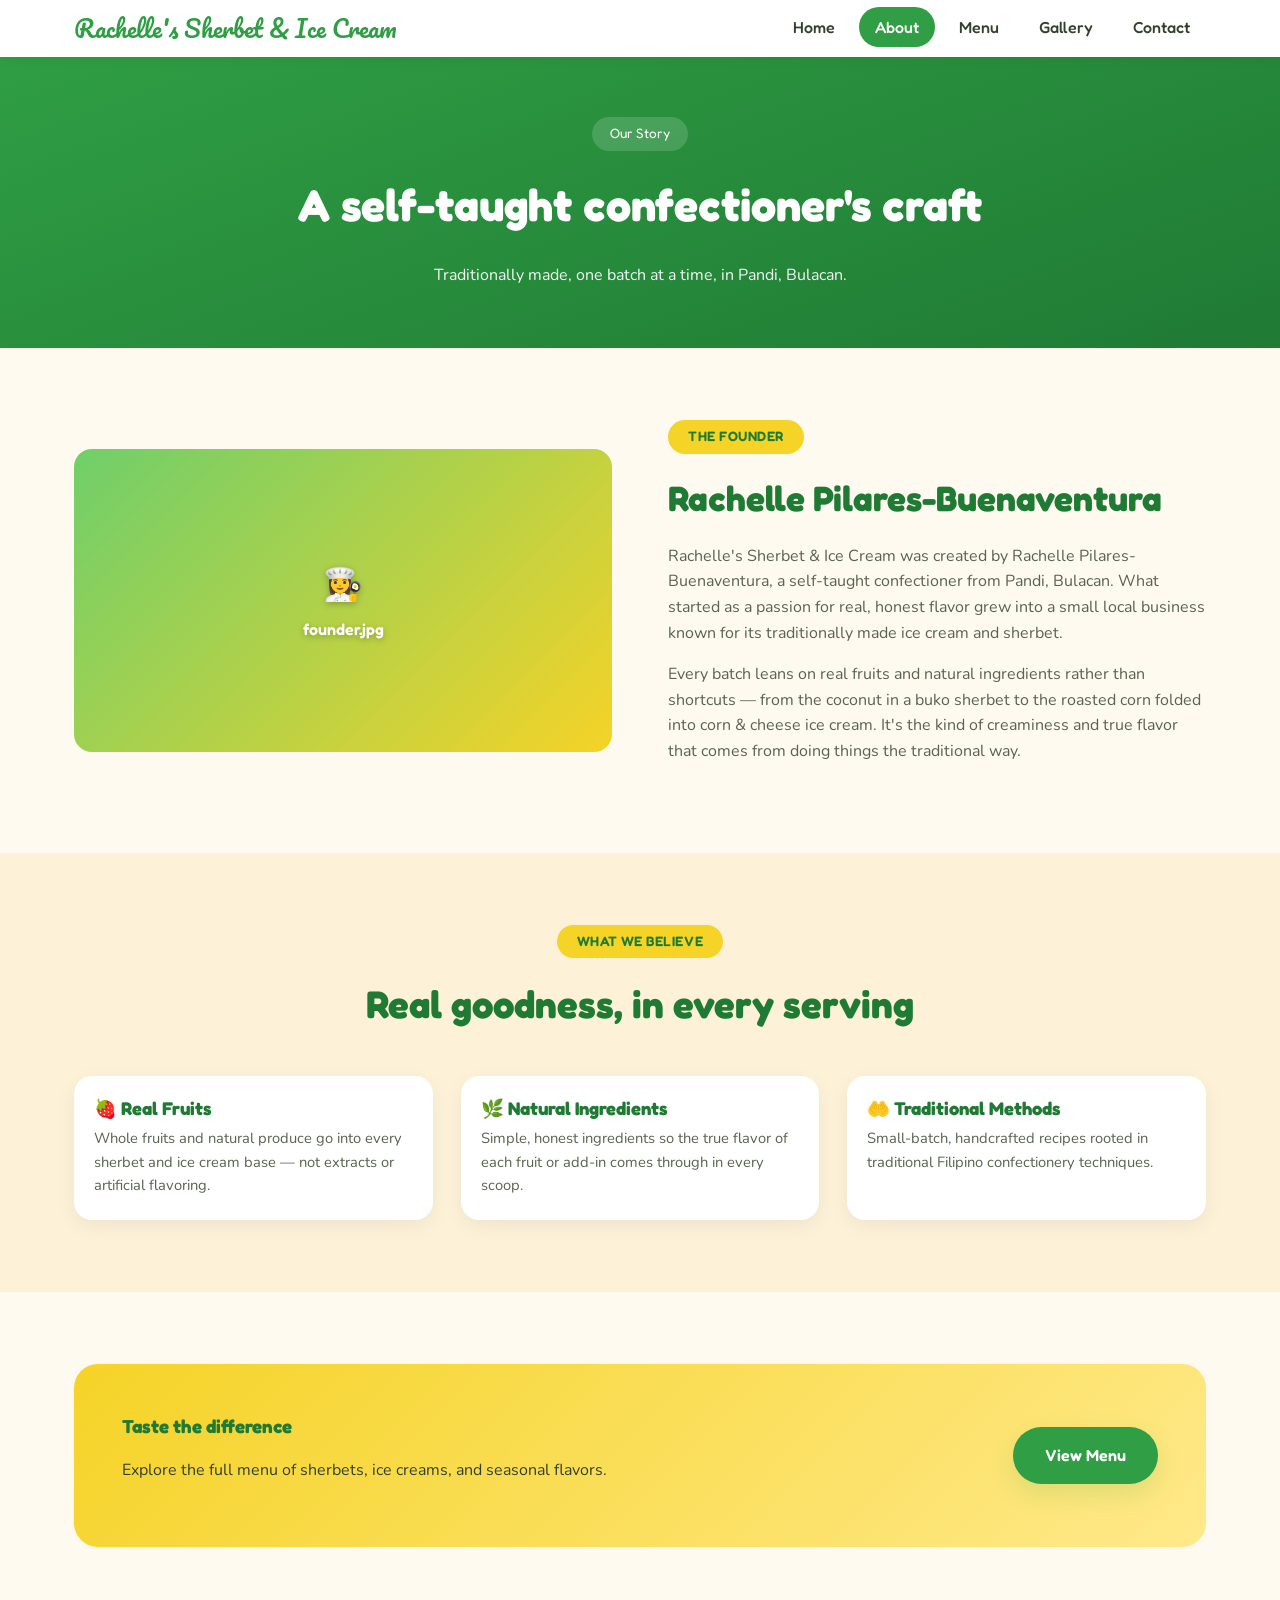
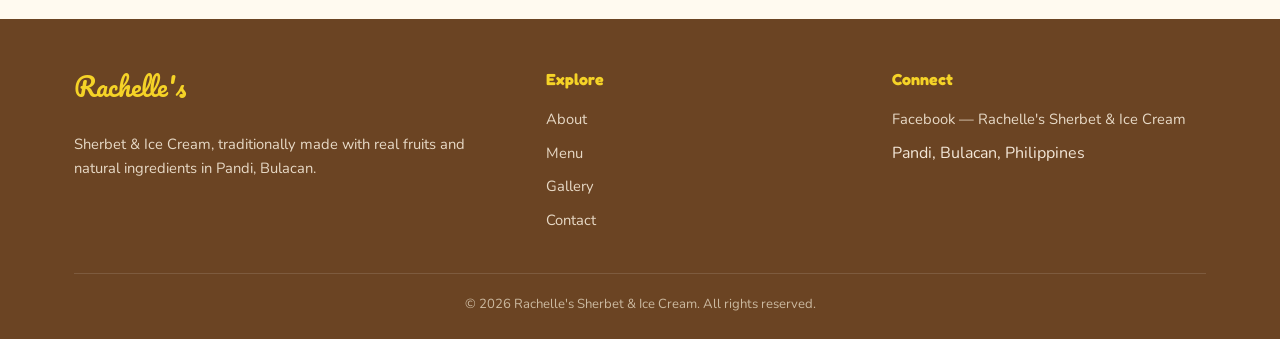
==== about.html @ 24276dc7 "Initial commit" ====
<!DOCTYPE html>
<html lang="en">
<head>
<meta charset="UTF-8">
<meta name="viewport" content="width=device-width, initial-scale=1.0">
<title>About — Rachelle's Sherbet & Ice Cream</title>
<meta name="description" content="Meet Rachelle Pilares-Buenaventura, the self-taught confectioner behind Rachelle's Sherbet & Ice Cream in Pandi, Bulacan.">
<link rel="preconnect" href="https://fonts.googleapis.com">
<link href="https://fonts.googleapis.com/css2?family=Fredoka:wght@400;500;600;700&family=Pacifico&family=Nunito:wght@400;600;700&display=swap" rel="stylesheet">
<link rel="stylesheet" href="css/styles.css">
</head>
<body>

<header class="site-header">
  <nav class="nav container">
    <a href="index.html" class="brand">Rachelle's Sherbet &amp; Ice Cream</a>
    <button class="nav__toggle" aria-label="Toggle navigation">
      <span></span><span></span><span></span>
    </button>
    <ul class="nav__links">
      <li><a href="index.html">Home</a></li>
      <li><a href="about.html">About</a></li>
      <li><a href="menu.html">Menu</a></li>
      <li><a href="gallery.html">Gallery</a></li>
      <li><a href="contact.html">Contact</a></li>
    </ul>
  </nav>
</header>

<section class="page-hero">
  <div class="container">
    <span class="hero__tag">Our Story</span>
    <h1>A self-taught confectioner's craft</h1>
    <p>Traditionally made, one batch at a time, in Pandi, Bulacan.</p>
  </div>
</section>

<section class="section">
  <div class="container split">
    <div class="split__media">
      <!-- Replace with: assets/images/founder.jpg -->
      <div class="placeholder placeholder--wide">
        <div>
          <span class="placeholder__icon">👩‍🍳</span>
          founder.jpg
        </div>
      </div>
    </div>
    <div>
      <span class="eyebrow">The Founder</span>
      <h2>Rachelle Pilares-Buenaventura</h2>
      <p>Rachelle's Sherbet &amp; Ice Cream was created by Rachelle Pilares-Buenaventura, a self-taught confectioner from Pandi, Bulacan. What started as a passion for real, honest flavor grew into a small local business known for its traditionally made ice cream and sherbet.</p>
      <p>Every batch leans on real fruits and natural ingredients rather than shortcuts — from the coconut in a buko sherbet to the roasted corn folded into corn &amp; cheese ice cream. It's the kind of creaminess and true flavor that comes from doing things the traditional way.</p>
    </div>
  </div>
</section>

<section class="section section--alt">
  <div class="container">
    <div class="section-head">
      <span class="eyebrow">What We Believe</span>
      <h2>Real goodness, in every serving</h2>
    </div>
    <div class="grid grid--3">
      <article class="card">
        <div class="card__body">
          <h3>🍓 Real Fruits</h3>
          <p>Whole fruits and natural produce go into every sherbet and ice cream base — not extracts or artificial flavoring.</p>
        </div>
      </article>
      <article class="card">
        <div class="card__body">
          <h3>🌿 Natural Ingredients</h3>
          <p>Simple, honest ingredients so the true flavor of each fruit or add-in comes through in every scoop.</p>
        </div>
      </article>
      <article class="card">
        <div class="card__body">
          <h3>🤲 Traditional Methods</h3>
          <p>Small-batch, handcrafted recipes rooted in traditional Filipino confectionery techniques.</p>
        </div>
      </article>
    </div>
  </div>
</section>

<section class="section">
  <div class="container">
    <div class="social-cta">
      <div>
        <h3>Taste the difference</h3>
        <p>Explore the full menu of sherbets, ice creams, and seasonal flavors.</p>
      </div>
      <a href="menu.html" class="btn btn--primary">View Menu</a>
    </div>
  </div>
</section>

<footer class="site-footer">
  <div class="container">
    <div class="footer-grid">
      <div>
        <span class="footer-brand">Rachelle's</span>
        <p>Sherbet &amp; Ice Cream, traditionally made with real fruits and natural ingredients in Pandi, Bulacan.</p>
      </div>
      <div>
        <h4>Explore</h4>
        <ul>
          <li><a href="about.html">About</a></li>
          <li><a href="menu.html">Menu</a></li>
          <li><a href="gallery.html">Gallery</a></li>
          <li><a href="contact.html">Contact</a></li>
        </ul>
      </div>
      <div>
        <h4>Connect</h4>
        <ul>
          <li><a href="#">Facebook — Rachelle's Sherbet &amp; Ice Cream</a></li>
          <li>Pandi, Bulacan, Philippines</li>
        </ul>
      </div>
    </div>
    <div class="footer-bottom">
      &copy; 2026 Rachelle's Sherbet &amp; Ice Cream. All rights reserved.
    </div>
  </div>
</footer>

<script src="js/main.js"></script>
</body>
</html>
---- css/styles.css ----
/* ============================
   Rachelle's Sherbet & Ice Cream
   ============================ */

:root {
  --green: #2f9e44;
  --green-dark: #1f7a34;
  --green-light: #6fcf6a;
  --yellow: #f5d327;
  --yellow-dark: #e0b800;
  --cream: #fffaf0;
  --cream-dark: #fdf2d8;
  --brown: #6b4423;
  --text: #33402f;
  --text-light: #5a6350;
  --white: #ffffff;
  --shadow: 0 10px 25px rgba(47, 158, 68, 0.15);
  --radius: 18px;
  --font-heading: "Fredoka", "Segoe UI", sans-serif;
  --font-script: "Pacifico", cursive;
  --font-body: "Nunito", "Segoe UI", sans-serif;
}

* {
  box-sizing: border-box;
}

html {
  scroll-behavior: smooth;
}

body {
  margin: 0;
  font-family: var(--font-body);
  color: var(--text);
  background: var(--cream);
  line-height: 1.6;
}

img {
  max-width: 100%;
  display: block;
}

a {
  color: inherit;
  text-decoration: none;
}

ul {
  list-style: none;
  margin: 0;
  padding: 0;
}

h1, h2, h3, h4 {
  font-family: var(--font-heading);
  color: var(--green-dark);
  margin: 0 0 0.5em;
}

.container {
  width: 100%;
  max-width: 1180px;
  margin: 0 auto;
  padding: 0 24px;
}

.section {
  padding: 72px 0;
}

.section--tight {
  padding: 48px 0;
}

.section--alt {
  background: var(--cream-dark);
}

.eyebrow {
  display: inline-block;
  font-family: var(--font-heading);
  font-weight: 600;
  color: var(--green-dark);
  background: var(--yellow);
  padding: 6px 20px;
  border-radius: 999px;
  font-size: 0.85rem;
  letter-spacing: 0.04em;
  text-transform: uppercase;
  margin-bottom: 16px;
}

.section-head {
  text-align: center;
  max-width: 640px;
  margin: 0 auto 40px;
}

.section-head h2 {
  font-size: clamp(1.8rem, 3vw, 2.4rem);
}

.section-head p {
  color: var(--text-light);
}

/* ---------- Buttons ---------- */
.btn {
  display: inline-block;
  font-family: var(--font-heading);
  font-weight: 600;
  padding: 14px 30px;
  border-radius: 999px;
  border: 2px solid transparent;
  cursor: pointer;
  transition: transform 0.15s ease, box-shadow 0.15s ease;
  font-size: 1rem;
}

.btn:hover {
  transform: translateY(-2px);
}

.btn--primary {
  background: var(--green);
  color: var(--white);
  box-shadow: var(--shadow);
}

.btn--primary:hover {
  background: var(--green-dark);
}

.btn--secondary {
  background: var(--yellow);
  color: var(--brown);
}

.btn--secondary:hover {
  background: var(--yellow-dark);
}

.btn--outline {
  background: transparent;
  border-color: var(--white);
  color: var(--white);
}

.btn--outline:hover {
  background: var(--white);
  color: var(--green-dark);
}

/* ---------- Header ---------- */
.site-header {
  position: sticky;
  top: 0;
  z-index: 100;
  background: var(--white);
  box-shadow: 0 2px 12px rgba(0, 0, 0, 0.06);
}

.nav {
  display: flex;
  align-items: center;
  justify-content: space-between;
  gap: 16px;
  padding: 14px 24px;
}

.brand {
  display: block;
  min-width: 0;
  overflow: hidden;
  text-overflow: ellipsis;
  font-family: var(--font-script);
  font-size: clamp(0.95rem, 2.6vw, 1.5rem);
  line-height: 1.2;
  color: var(--green);
  white-space: nowrap;
}

.nav__links {
  display: flex;
  gap: 8px;
  align-items: center;
}

.nav__links a {
  font-family: var(--font-heading);
  font-weight: 500;
  padding: 10px 16px;
  border-radius: 999px;
  color: var(--text);
  transition: background 0.15s ease, color 0.15s ease;
}

.nav__links a:hover {
  background: var(--cream-dark);
  color: var(--green-dark);
}

.nav__links a.active {
  background: var(--green);
  color: var(--white);
}

.nav__toggle {
  display: none;
  flex-direction: column;
  gap: 5px;
  background: none;
  border: none;
  cursor: pointer;
  padding: 8px;
}

.nav__toggle span {
  width: 26px;
  height: 3px;
  background: var(--green-dark);
  border-radius: 2px;
}

/* ---------- Hero ---------- */
.hero {
  background: linear-gradient(160deg, var(--green) 0%, var(--green-dark) 100%);
  color: var(--white);
  padding: 90px 0 100px;
  position: relative;
  overflow: hidden;
}

.hero::after {
  content: "";
  position: absolute;
  right: -80px;
  bottom: -80px;
  width: 320px;
  height: 320px;
  background: var(--yellow);
  opacity: 0.15;
  border-radius: 50%;
}

.hero .container {
  position: relative;
  display: grid;
  grid-template-columns: 1.1fr 0.9fr;
  gap: 48px;
  align-items: center;
}

.hero__tag {
  font-family: var(--font-heading);
  background: rgba(255, 255, 255, 0.15);
  display: inline-block;
  padding: 6px 18px;
  border-radius: 999px;
  font-size: 0.85rem;
  margin-bottom: 18px;
}

.hero h1 {
  color: var(--white);
  font-size: clamp(2.4rem, 5vw, 3.4rem);
  line-height: 1.1;
}

.hero h1 span {
  font-family: var(--font-script);
  color: var(--yellow);
  display: block;
  font-size: 1.15em;
}

.hero p.lede {
  font-style: italic;
  font-size: 1.15rem;
  max-width: 480px;
  opacity: 0.95;
  margin-bottom: 28px;
}

.hero__cta {
  display: flex;
  gap: 16px;
  flex-wrap: wrap;
}

.hero__logo-card {
  background: var(--white);
  border-radius: 28px;
  box-shadow: 0 20px 45px rgba(0, 0, 0, 0.2);
  padding: 40px;
  display: flex;
  align-items: center;
  justify-content: center;
}

.hero__logo-card img {
  width: 100%;
  max-width: 340px;
}

/* ---------- Image placeholders ---------- */
.placeholder {
  background: linear-gradient(135deg, var(--green-light), var(--yellow));
  border-radius: var(--radius);
  display: flex;
  align-items: center;
  justify-content: center;
  color: var(--white);
  font-family: var(--font-heading);
  font-weight: 600;
  text-align: center;
  text-shadow: 0 2px 6px rgba(0, 0, 0, 0.25);
  padding: 16px;
  min-height: 160px;
}

.placeholder__icon {
  font-size: 2rem;
  display: block;
  margin-bottom: 8px;
}

.placeholder--hero {
  aspect-ratio: 4 / 3;
  min-height: 280px;
  box-shadow: var(--shadow);
}

.placeholder--square {
  aspect-ratio: 1 / 1;
  min-height: 0;
}

.placeholder--wide {
  aspect-ratio: 16 / 9;
  min-height: 0;
}

.placeholder--round {
  border-radius: 50%;
  aspect-ratio: 1 / 1;
}

/* ---------- Cards / grids ---------- */
.grid {
  display: grid;
  gap: 28px;
}

.grid--3 {
  grid-template-columns: repeat(3, 1fr);
}

.grid--4 {
  grid-template-columns: repeat(4, 1fr);
}

.grid--2 {
  grid-template-columns: repeat(2, 1fr);
}

.card {
  background: var(--white);
  border-radius: var(--radius);
  overflow: hidden;
  box-shadow: 0 6px 20px rgba(0, 0, 0, 0.06);
  transition: transform 0.2s ease, box-shadow 0.2s ease;
}

.card:hover {
  transform: translateY(-4px);
  box-shadow: var(--shadow);
}

.card__body {
  padding: 18px 20px 22px;
  position: relative;
}

.card__body h3 {
  font-size: 1.15rem;
  margin-bottom: 4px;
}

.card__body p {
  color: var(--text-light);
  font-size: 0.92rem;
  margin: 0;
}

.badge {
  display: inline-block;
  background: var(--yellow);
  color: var(--brown);
  font-size: 0.7rem;
  font-weight: 700;
  text-transform: uppercase;
  letter-spacing: 0.03em;
  padding: 4px 10px;
  border-radius: 999px;
  position: absolute;
  top: -14px;
  right: 16px;
  box-shadow: 0 4px 10px rgba(0, 0, 0, 0.15);
}

/* ---------- Sizes strip ---------- */
.sizes {
  display: grid;
  grid-template-columns: repeat(4, 1fr);
  gap: 24px;
  text-align: center;
}

.sizes__item {
  background: var(--white);
  border-radius: var(--radius);
  padding: 28px 16px;
  box-shadow: 0 6px 20px rgba(0, 0, 0, 0.06);
}

.sizes__item .placeholder__icon {
  color: var(--green);
  text-shadow: none;
}

.sizes__item h4 {
  margin: 8px 0 4px;
}

.sizes__item p {
  color: var(--text-light);
  font-size: 0.9rem;
  margin: 0;
}

/* ---------- Split / about sections ---------- */
.split {
  display: grid;
  grid-template-columns: 1fr 1fr;
  gap: 56px;
  align-items: center;
}

.split h2 {
  font-size: clamp(1.7rem, 3vw, 2.2rem);
}

.split p {
  color: var(--text-light);
}

.pill-row {
  display: flex;
  gap: 12px;
  flex-wrap: wrap;
  margin: 20px 0;
}

.pill {
  background: var(--cream-dark);
  border: 1px solid rgba(47, 158, 68, 0.2);
  color: var(--green-dark);
  padding: 8px 16px;
  border-radius: 999px;
  font-size: 0.85rem;
  font-weight: 600;
}

/* ---------- Menu page section labels ---------- */
.menu-label {
  display: inline-block;
  font-family: var(--font-heading);
  font-weight: 700;
  font-size: 1.4rem;
  padding: 10px 32px;
  border-radius: 999px;
  margin-bottom: 32px;
}

.menu-label--sherbet {
  background: var(--yellow);
  color: #b83b3b;
}

.menu-label--icecream {
  background: var(--green);
  color: var(--white);
}

/* ---------- Social / follow CTA ---------- */
.social-cta {
  background: linear-gradient(135deg, var(--yellow), #ffe98a);
  border-radius: 24px;
  padding: 48px;
  display: flex;
  align-items: center;
  justify-content: space-between;
  gap: 24px;
  flex-wrap: wrap;
}

.social-cta h3 {
  margin-bottom: 6px;
}

.social-cta .followers {
  font-family: var(--font-heading);
  font-weight: 700;
  color: var(--green-dark);
}

/* ---------- Gallery ---------- */
.gallery-grid {
  display: grid;
  grid-template-columns: repeat(4, 1fr);
  gap: 16px;
}

.gallery-grid .placeholder {
  aspect-ratio: 1 / 1;
  min-height: 0;
  border-radius: 14px;
}

/* ---------- Contact ---------- */
.contact-grid {
  display: grid;
  grid-template-columns: 1fr 1fr;
  gap: 48px;
}

.form-field {
  margin-bottom: 18px;
}

.form-field label {
  display: block;
  font-family: var(--font-heading);
  font-weight: 600;
  margin-bottom: 6px;
  color: var(--green-dark);
}

.form-field input,
.form-field textarea {
  width: 100%;
  padding: 12px 16px;
  border-radius: 12px;
  border: 1px solid #d8dfd2;
  font-family: var(--font-body);
  font-size: 1rem;
  background: var(--white);
}

.form-field textarea {
  min-height: 130px;
  resize: vertical;
}

.info-list li {
  display: flex;
  gap: 14px;
  margin-bottom: 20px;
  align-items: flex-start;
}

.info-list .placeholder__icon {
  color: var(--green);
  text-shadow: none;
  font-size: 1.4rem;
  margin: 0;
}

.info-list h4 {
  margin: 0 0 2px;
}

.info-list p {
  margin: 0;
  color: var(--text-light);
}

/* ---------- Footer ---------- */
.site-footer {
  background: var(--brown);
  color: #f3e7d8;
  padding: 48px 0 24px;
}

.footer-grid {
  display: grid;
  grid-template-columns: 1.4fr 1fr 1fr;
  gap: 32px;
  margin-bottom: 32px;
}

.footer-grid h4 {
  color: var(--yellow);
  font-family: var(--font-heading);
  margin-bottom: 14px;
}

.footer-grid p,
.footer-grid a {
  color: #e7d9c6;
  font-size: 0.92rem;
}

.footer-grid ul li {
  margin-bottom: 8px;
}

.footer-grid a:hover {
  color: var(--yellow);
}

.footer-brand {
  font-family: var(--font-script);
  font-size: 1.6rem;
  color: var(--yellow);
  margin-bottom: 10px;
  display: inline-block;
}

.footer-bottom {
  border-top: 1px solid rgba(255, 255, 255, 0.12);
  padding-top: 20px;
  text-align: center;
  font-size: 0.82rem;
  color: #cbb9a0;
}

/* ---------- Page hero (interior pages) ---------- */
.page-hero {
  background: linear-gradient(160deg, var(--green) 0%, var(--green-dark) 100%);
  color: var(--white);
  padding: 60px 0;
  text-align: center;
}

.page-hero h1 {
  color: var(--white);
  font-size: clamp(2rem, 4vw, 2.8rem);
}

.page-hero p {
  max-width: 560px;
  margin: 10px auto 0;
  opacity: 0.95;
}

/* ---------- Responsive ---------- */
@media (max-width: 900px) {
  .hero .container {
    grid-template-columns: 1fr;
  }

  .hero__art {
    order: -1;
  }

  .split {
    grid-template-columns: 1fr;
  }

  .split__media {
    order: -1;
  }

  .grid--3,
  .grid--4 {
    grid-template-columns: repeat(2, 1fr);
  }

  .sizes {
    grid-template-columns: repeat(2, 1fr);
  }

  .gallery-grid {
    grid-template-columns: repeat(3, 1fr);
  }

  .footer-grid {
    grid-template-columns: 1fr 1fr;
  }

  .contact-grid {
    grid-template-columns: 1fr;
  }
}

@media (max-width: 640px) {
  .nav__toggle {
    display: flex;
  }

  .nav__links {
    position: absolute;
    top: 100%;
    left: 0;
    right: 0;
    background: var(--white);
    flex-direction: column;
    align-items: stretch;
    padding: 12px 24px 20px;
    box-shadow: 0 12px 20px rgba(0, 0, 0, 0.08);
    display: none;
  }

  .nav__links.open {
    display: flex;
  }

  .nav__links a {
    text-align: center;
  }

  .grid--3,
  .grid--4,
  .gallery-grid {
    grid-template-columns: repeat(2, 1fr);
  }

  .sizes {
    grid-template-columns: 1fr 1fr;
  }

  .footer-grid {
    grid-template-columns: 1fr;
  }

  .social-cta {
    flex-direction: column;
    text-align: center;
  }
}
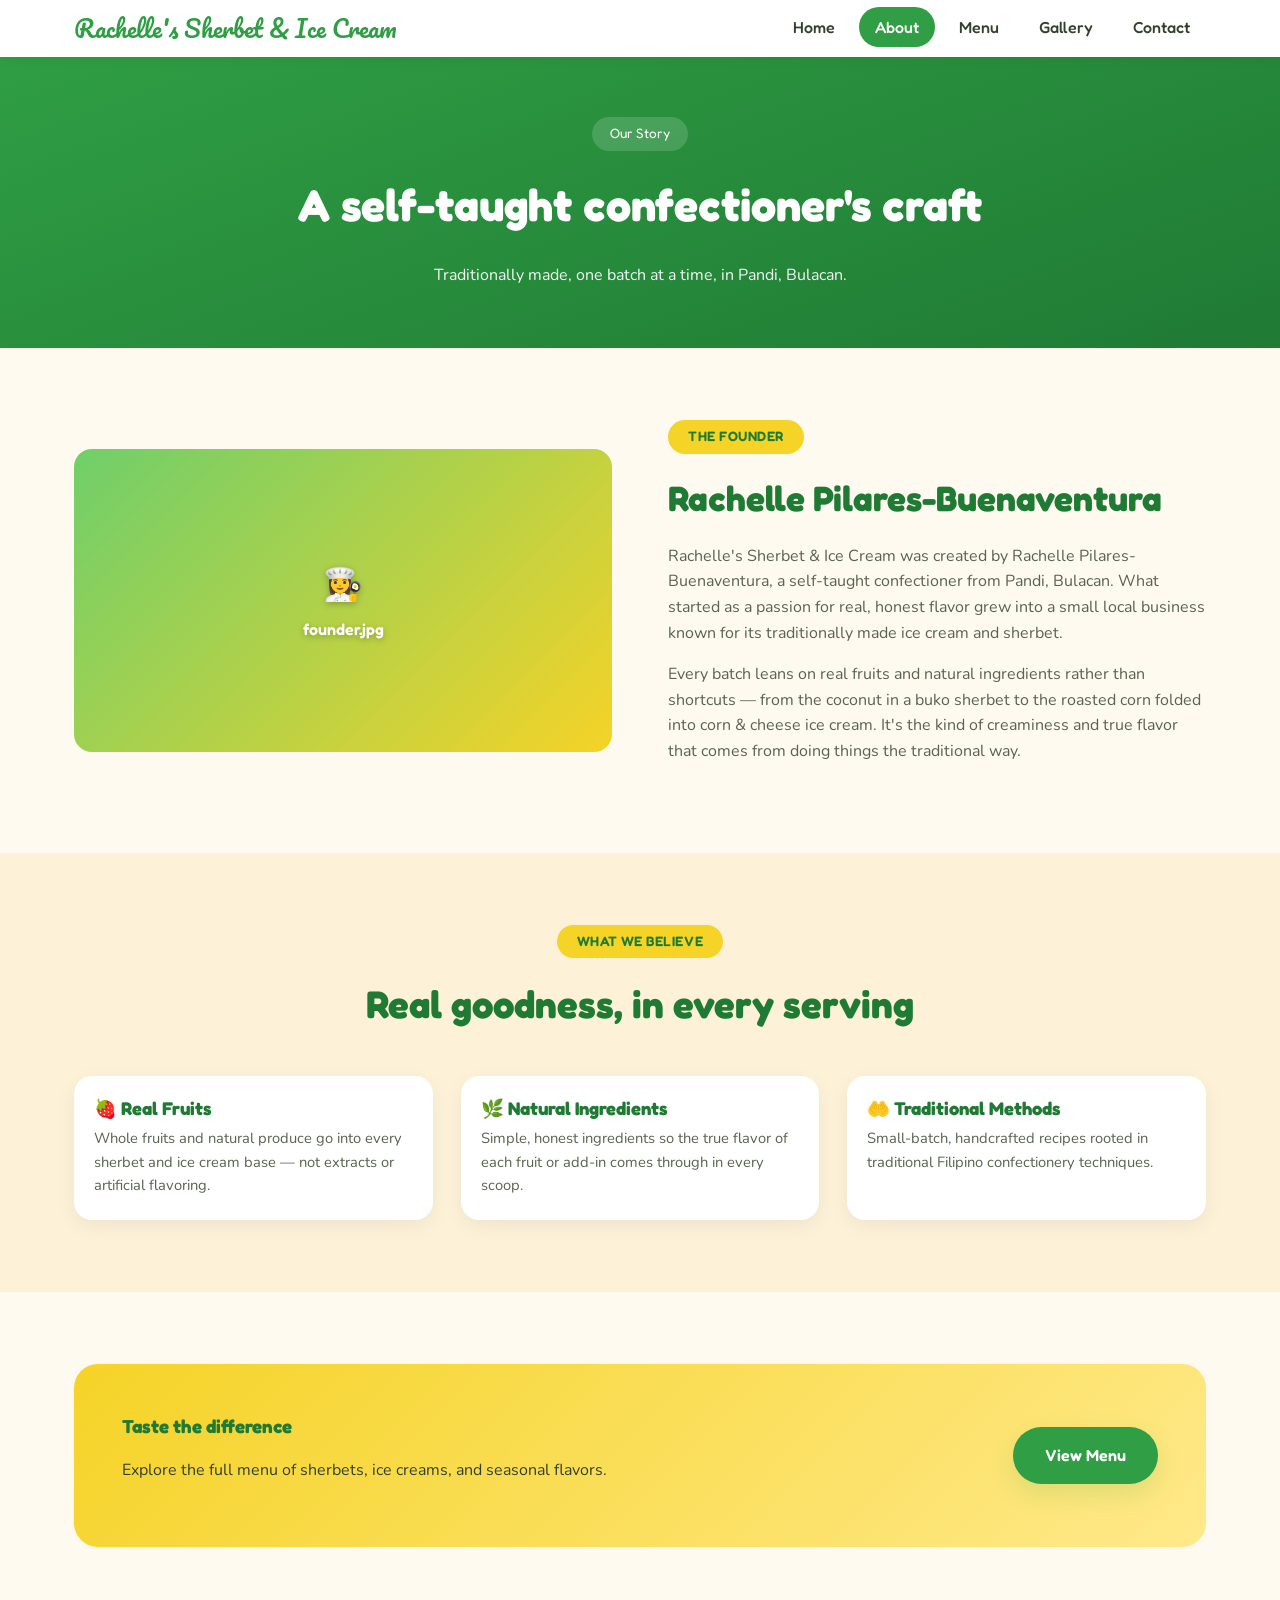
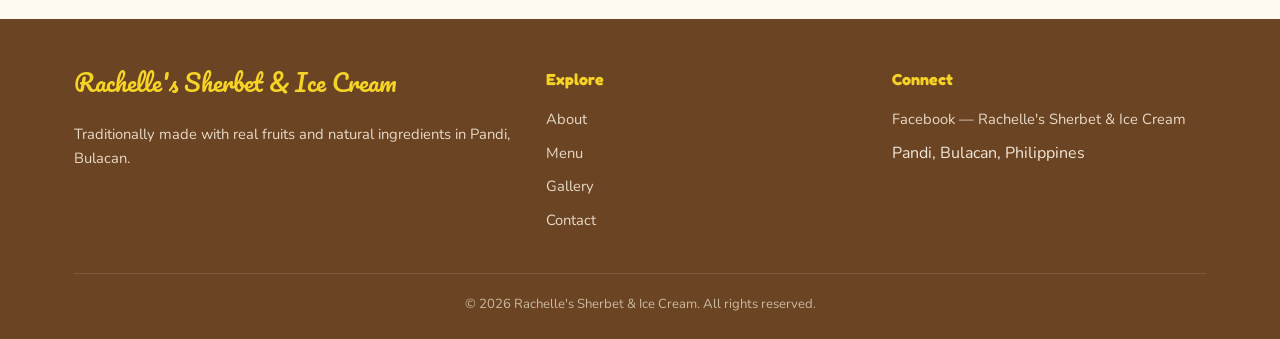
==== commit b3001563: "Updated website" ====
--- a/about.html
+++ b/about.html
@@ -100,8 +100,8 @@
   <div class="container">
     <div class="footer-grid">
       <div>
-        <span class="footer-brand">Rachelle's</span>
-        <p>Sherbet &amp; Ice Cream, traditionally made with real fruits and natural ingredients in Pandi, Bulacan.</p>
+        <span class="footer-brand">Rachelle's Sherbet &amp; Ice Cream</span>
+        <p>Traditionally made with real fruits and natural ingredients in Pandi, Bulacan.</p>
       </div>
       <div>
         <h4>Explore</h4>
@@ -115,7 +115,7 @@
       <div>
         <h4>Connect</h4>
         <ul>
-          <li><a href="#">Facebook — Rachelle's Sherbet &amp; Ice Cream</a></li>
+          <li><a href="https://www.facebook.com/RachellesSherbetIceCream/" target="_blank" rel="noopener">Facebook — Rachelle's Sherbet &amp; Ice Cream</a></li>
           <li>Pandi, Bulacan, Philippines</li>
         </ul>
       </div>
--- a/css/styles.css
+++ b/css/styles.css
@@ -531,38 +531,15 @@
 }
 
 /* ---------- Contact ---------- */
-.contact-grid {
-  display: grid;
-  grid-template-columns: 1fr 1fr;
-  gap: 48px;
-}
-
-.form-field {
-  margin-bottom: 18px;
-}
-
-.form-field label {
-  display: block;
-  font-family: var(--font-heading);
-  font-weight: 600;
-  margin-bottom: 6px;
-  color: var(--green-dark);
-}
-
-.form-field input,
-.form-field textarea {
-  width: 100%;
-  padding: 12px 16px;
-  border-radius: 12px;
-  border: 1px solid #d8dfd2;
-  font-family: var(--font-body);
-  font-size: 1rem;
-  background: var(--white);
-}
-
-.form-field textarea {
-  min-height: 130px;
-  resize: vertical;
+.contact-single {
+  max-width: 560px;
+  margin: 0 auto;
+  text-align: center;
+}
+
+.contact-single .info-list {
+  text-align: left;
+  margin: 28px 0 32px;
 }
 
 .info-list li {
@@ -624,7 +601,8 @@
 
 .footer-brand {
   font-family: var(--font-script);
-  font-size: 1.6rem;
+  font-size: clamp(1.1rem, 2.4vw, 1.5rem);
+  line-height: 1.3;
   color: var(--yellow);
   margin-bottom: 10px;
   display: inline-block;
@@ -690,10 +668,6 @@
 
   .footer-grid {
     grid-template-columns: 1fr 1fr;
-  }
-
-  .contact-grid {
-    grid-template-columns: 1fr;
   }
 }
 
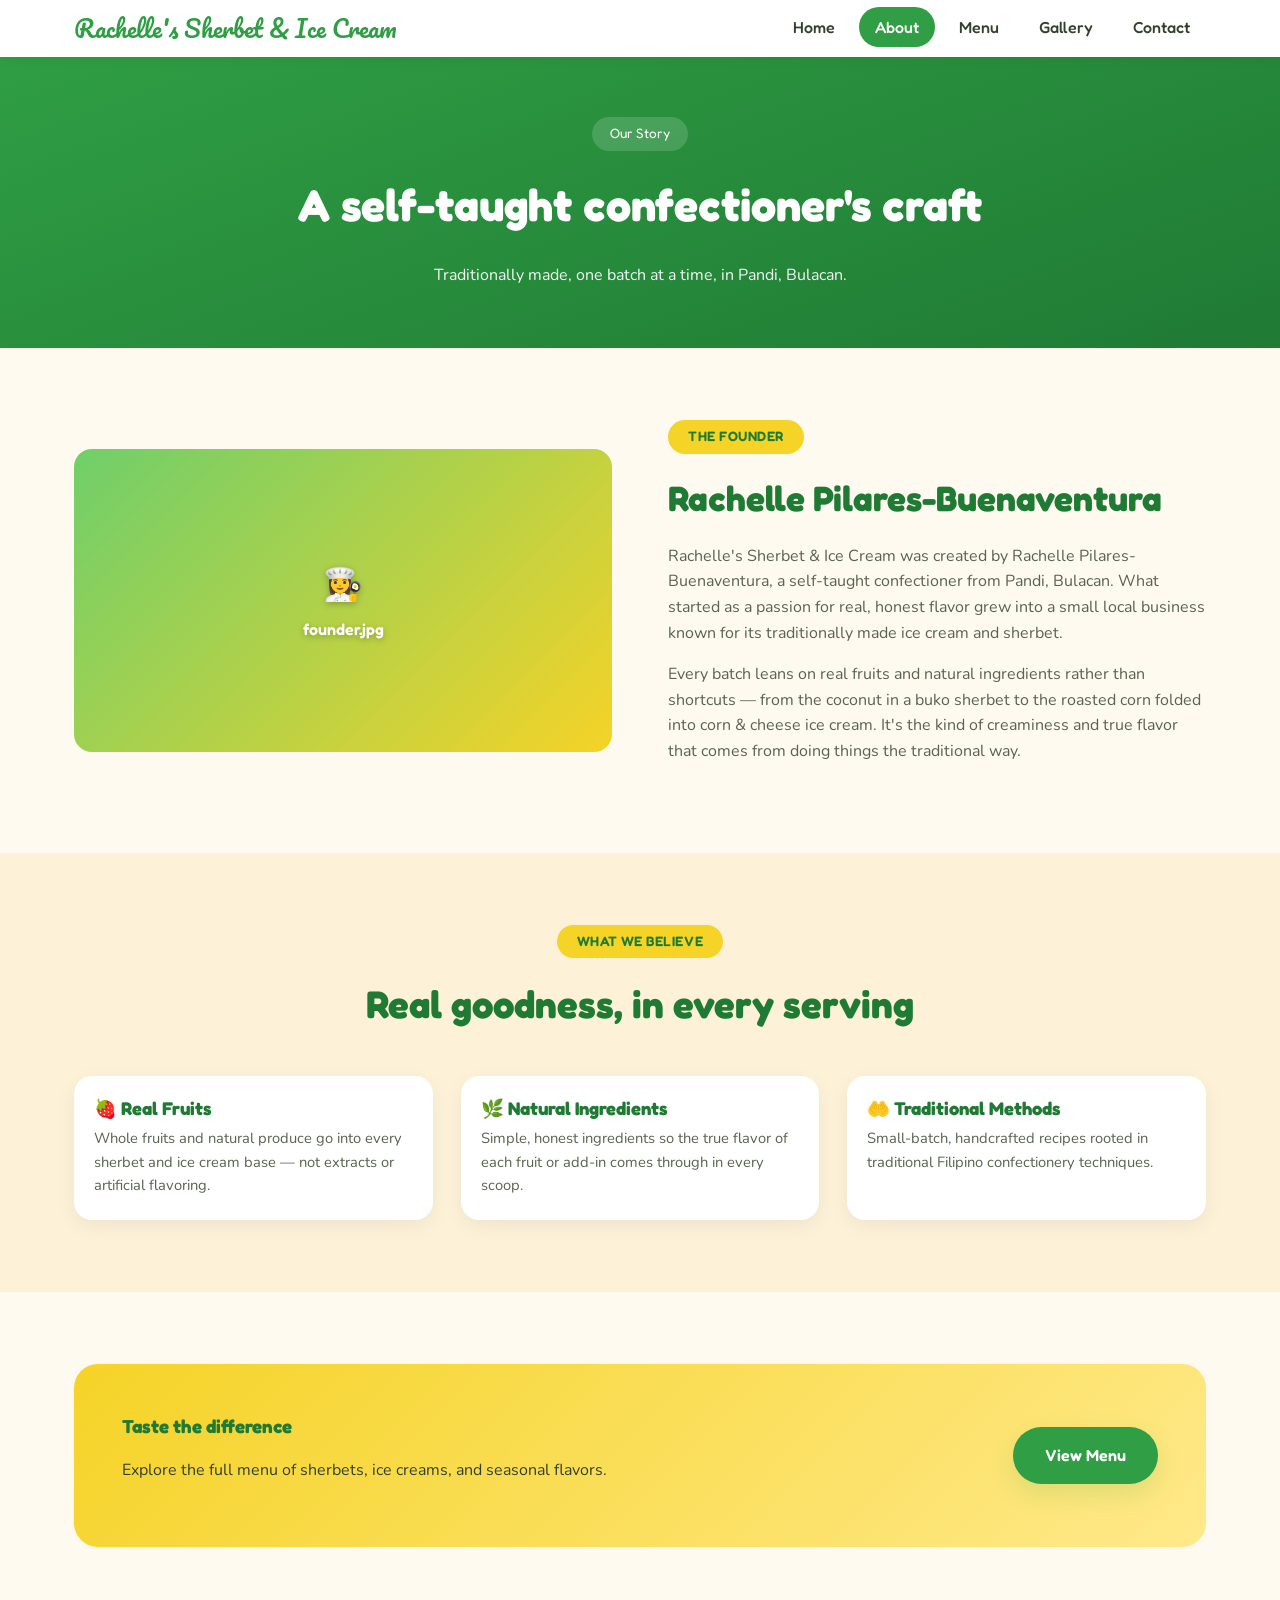
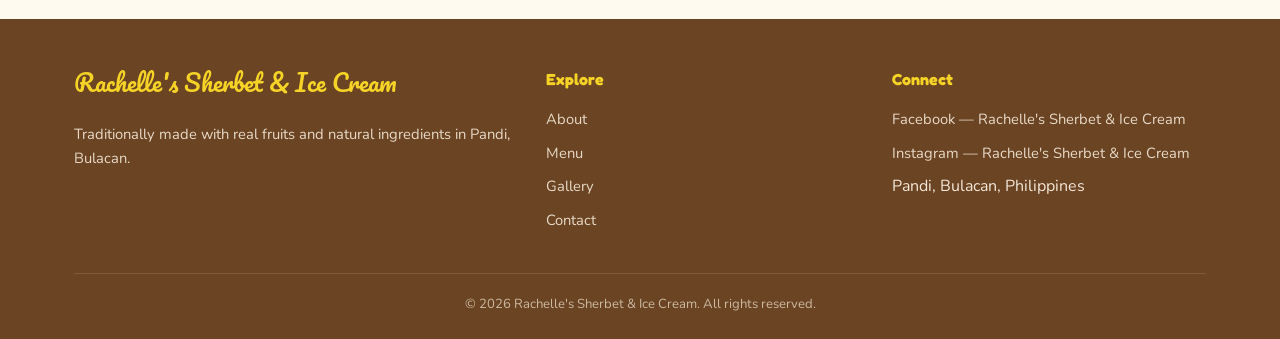
==== commit 16954519: "instagram and facebook" ====
--- a/about.html
+++ b/about.html
@@ -116,6 +116,7 @@
         <h4>Connect</h4>
         <ul>
           <li><a href="https://www.facebook.com/RachellesSherbetIceCream/" target="_blank" rel="noopener">Facebook — Rachelle's Sherbet &amp; Ice Cream</a></li>
+          <li><a href="https://www.instagram.com/rachellessherbeticecream/" target="_blank" rel="noopener">Instagram — Rachelle's Sherbet &amp; Ice Cream</a></li>
           <li>Pandi, Bulacan, Philippines</li>
         </ul>
       </div>
--- a/css/styles.css
+++ b/css/styles.css
@@ -343,6 +343,17 @@
   min-height: 0;
 }
 
+.card__photo {
+  aspect-ratio: 1 / 1;
+  overflow: hidden;
+}
+
+.card__photo img {
+  width: 100%;
+  height: 100%;
+  object-fit: cover;
+}
+
 .placeholder--round {
   border-radius: 50%;
   aspect-ratio: 1 / 1;
@@ -530,6 +541,24 @@
   border-radius: 14px;
 }
 
+.gallery-grid__item {
+  aspect-ratio: 1 / 1;
+  border-radius: 14px;
+  overflow: hidden;
+  box-shadow: 0 6px 20px rgba(0, 0, 0, 0.06);
+}
+
+.gallery-grid__item img {
+  width: 100%;
+  height: 100%;
+  object-fit: cover;
+  transition: transform 0.2s ease;
+}
+
+.gallery-grid__item:hover img {
+  transform: scale(1.05);
+}
+
 /* ---------- Contact ---------- */
 .contact-single {
   max-width: 560px;
